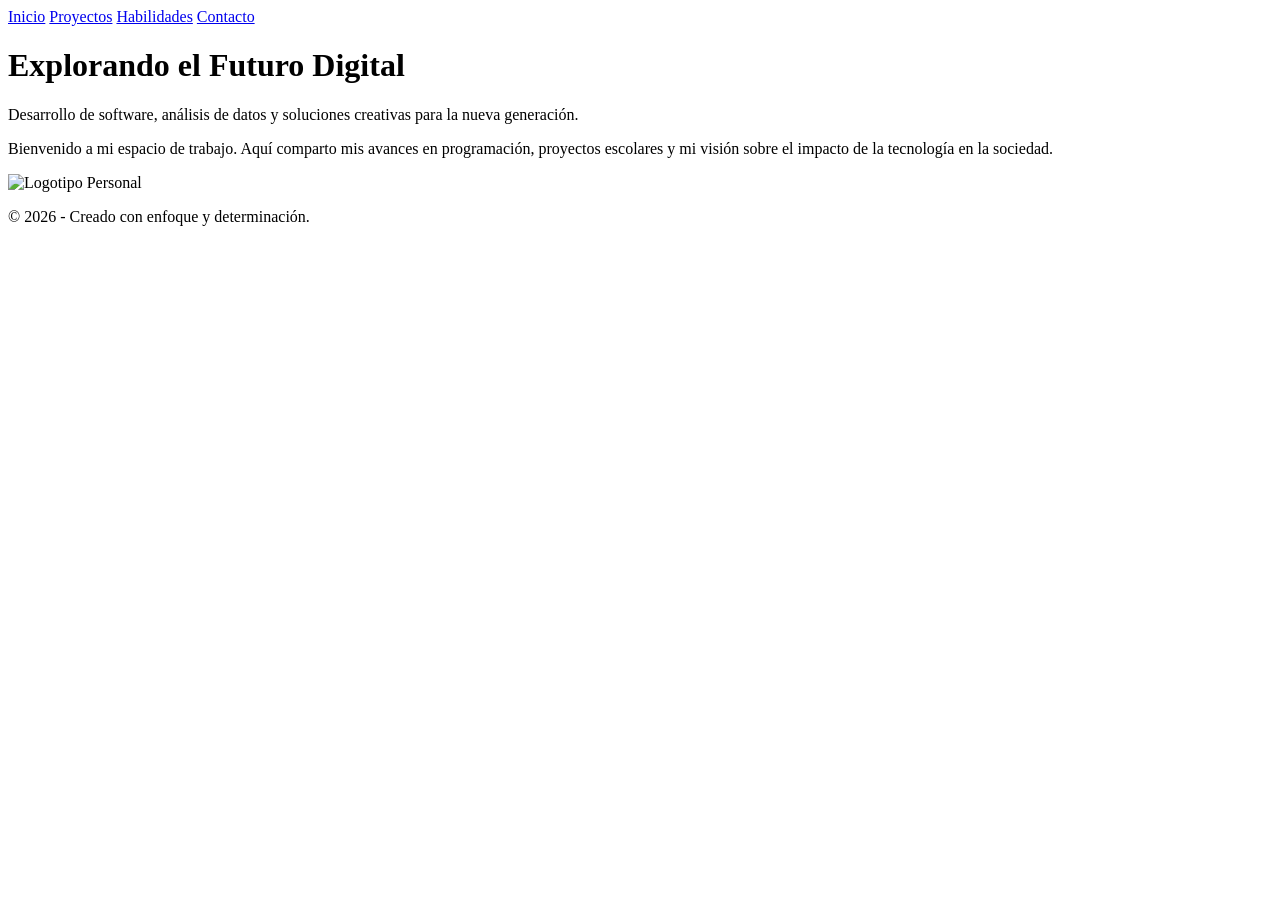
==== index.html @ 3cf50c92 "Rename Index.html to index.html" ====
<!DOCTYPE html>
<html lang="es">
<head>
    <meta charset="UTF-8">
    <meta name="viewport" content="width=device-width, initial-scale=1.0">
    <title>Root Design | Portfolio</title>
    <link rel="stylesheet" href="static/css/style.css">
</head>
<body>
    <nav>
        <a href="index.html">Inicio</a>
        <a href="template/proyectos.html">Proyectos</a>
        <a href="template/habilidades.html">Habilidades</a>
        <a href="template/contacto.html">Contacto</a>
    </nav>

    <header class="hero">
        <h1>Explorando el Futuro Digital</h1>
        <p>Desarrollo de software, análisis de datos y soluciones creativas para la nueva generación.</p>
    </header>

    <main>
        <section class="presentacion">
            <p>Bienvenido a mi espacio de trabajo. Aquí comparto mis avances en programación, 
            proyectos escolares y mi visión sobre el impacto de la tecnología en la sociedad.</p>
            
            <div class="imagen-container">
                <img src="static/css/image/image.png" alt="Logotipo Personal">
            </div>
        </section>
    </main>

    <footer>
        <p>&copy; 2026 - Creado con enfoque y determinación.</p>
    </footer>
</body>
</html>
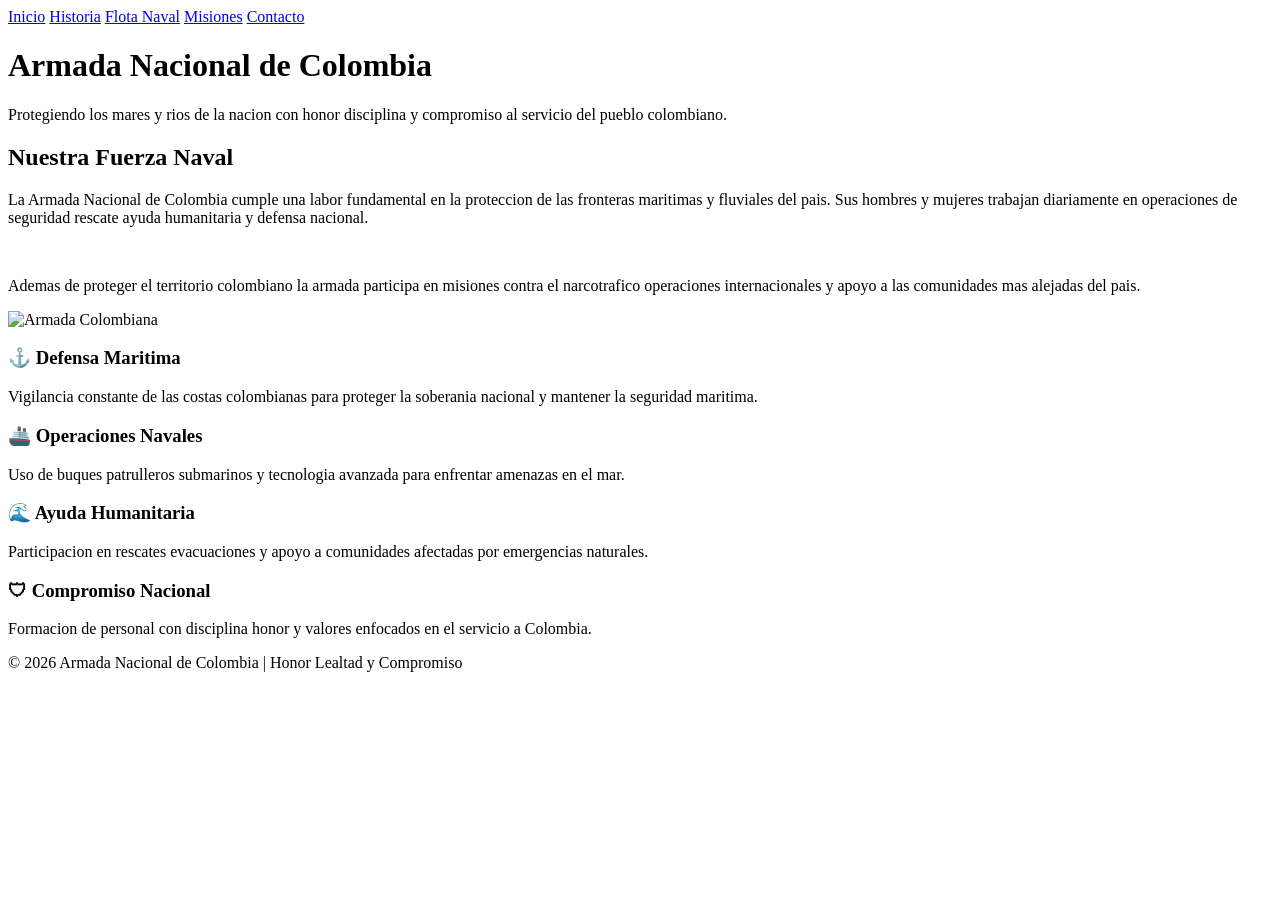
==== commit 53250e4d: "index.html" ====
--- a/index.html
+++ b/index.html
@@ -3,35 +3,106 @@
 <head>
     <meta charset="UTF-8">
     <meta name="viewport" content="width=device-width, initial-scale=1.0">
-    <title>Root Design | Portfolio</title>
+    <title>Armada Nacional de Colombia</title>
+
     <link rel="stylesheet" href="static/css/style.css">
 </head>
+
 <body>
+
     <nav>
         <a href="index.html">Inicio</a>
-        <a href="template/proyectos.html">Proyectos</a>
-        <a href="template/habilidades.html">Habilidades</a>
+        <a href="template/historia.html">Historia</a>
+        <a href="template/flota.html">Flota Naval</a>
+        <a href="template/misiones.html">Misiones</a>
         <a href="template/contacto.html">Contacto</a>
     </nav>
 
     <header class="hero">
-        <h1>Explorando el Futuro Digital</h1>
-        <p>Desarrollo de software, análisis de datos y soluciones creativas para la nueva generación.</p>
+        <h1>Armada Nacional de Colombia</h1>
+
+        <p>
+            Protegiendo los mares y rios de la nacion con honor disciplina 
+            y compromiso al servicio del pueblo colombiano.
+        </p>
     </header>
 
     <main>
+
         <section class="presentacion">
-            <p>Bienvenido a mi espacio de trabajo. Aquí comparto mis avances en programación, 
-            proyectos escolares y mi visión sobre el impacto de la tecnología en la sociedad.</p>
-            
+
+            <div class="texto">
+                <h2>Nuestra Fuerza Naval</h2>
+
+                <p>
+                    La Armada Nacional de Colombia cumple una labor fundamental 
+                    en la proteccion de las fronteras maritimas y fluviales del pais.
+                    Sus hombres y mujeres trabajan diariamente en operaciones de seguridad
+                    rescate ayuda humanitaria y defensa nacional.
+                </p>
+
+                <br>
+
+                <p>
+                    Ademas de proteger el territorio colombiano la armada participa 
+                    en misiones contra el narcotrafico operaciones internacionales 
+                    y apoyo a las comunidades mas alejadas del pais.
+                </p>
+            </div>
+
             <div class="imagen-container">
-                <img src="static/css/image/image.png" alt="Logotipo Personal">
+                <img src="static/css/image/armada.jpg" alt="Armada Colombiana">
             </div>
+
         </section>
+
+        <section class="cards">
+
+            <div class="card">
+                <h3>⚓ Defensa Maritima</h3>
+
+                <p>
+                    Vigilancia constante de las costas colombianas para 
+                    proteger la soberania nacional y mantener la seguridad maritima.
+                </p>
+            </div>
+
+            <div class="card">
+                <h3>🚢 Operaciones Navales</h3>
+
+                <p>
+                    Uso de buques patrulleros submarinos y tecnologia avanzada 
+                    para enfrentar amenazas en el mar.
+                </p>
+            </div>
+
+            <div class="card">
+                <h3>🌊 Ayuda Humanitaria</h3>
+
+                <p>
+                    Participacion en rescates evacuaciones y apoyo a comunidades 
+                    afectadas por emergencias naturales.
+                </p>
+            </div>
+
+            <div class="card">
+                <h3>🛡 Compromiso Nacional</h3>
+
+                <p>
+                    Formacion de personal con disciplina honor y valores 
+                    enfocados en el servicio a Colombia.
+                </p>
+            </div>
+
+        </section>
+
     </main>
 
     <footer>
-        <p>&copy; 2026 - Creado con enfoque y determinación.</p>
+        <p>
+            © 2026 Armada Nacional de Colombia | Honor Lealtad y Compromiso
+        </p>
     </footer>
+
 </body>
 </html>
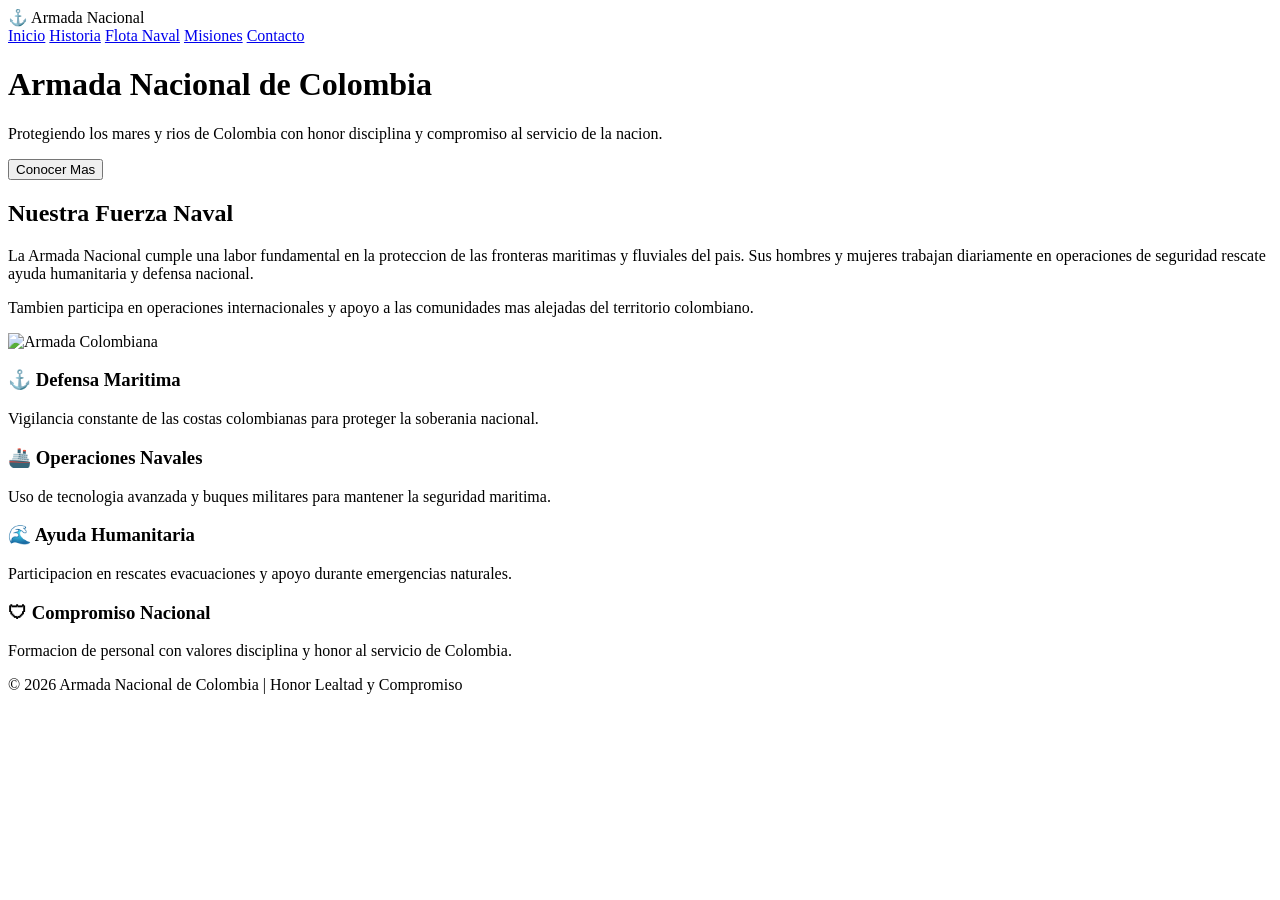
==== commit c8703aa3: "Refactor HTML structure and improve content clarity" ====
--- a/index.html
+++ b/index.html
@@ -1,30 +1,46 @@
 <!DOCTYPE html>
 <html lang="es">
+
 <head>
     <meta charset="UTF-8">
     <meta name="viewport" content="width=device-width, initial-scale=1.0">
+
     <title>Armada Nacional de Colombia</title>
 
-    <link rel="stylesheet" href="static/css/style.css">
+    <link rel="stylesheet" href="style.css">
 </head>
 
 <body>
 
     <nav>
-        <a href="index.html">Inicio</a>
-        <a href="template/historia.html">Historia</a>
-        <a href="template/flota.html">Flota Naval</a>
-        <a href="template/misiones.html">Misiones</a>
-        <a href="template/contacto.html">Contacto</a>
+        <div class="logo">
+            ⚓ Armada Nacional
+        </div>
+
+        <div class="menu">
+            <a href="#">Inicio</a>
+            <a href="#">Historia</a>
+            <a href="#">Flota Naval</a>
+            <a href="#">Misiones</a>
+            <a href="#">Contacto</a>
+        </div>
     </nav>
 
     <header class="hero">
-        <h1>Armada Nacional de Colombia</h1>
 
-        <p>
-            Protegiendo los mares y rios de la nacion con honor disciplina 
-            y compromiso al servicio del pueblo colombiano.
-        </p>
+        <div class="overlay">
+
+            <h1>Armada Nacional de Colombia</h1>
+
+            <p>
+                Protegiendo los mares y rios de Colombia con honor disciplina
+                y compromiso al servicio de la nacion.
+            </p>
+
+            <button>Conocer Mas</button>
+
+        </div>
+
     </header>
 
     <main>
@@ -32,26 +48,26 @@
         <section class="presentacion">
 
             <div class="texto">
+
                 <h2>Nuestra Fuerza Naval</h2>
 
                 <p>
-                    La Armada Nacional de Colombia cumple una labor fundamental 
-                    en la proteccion de las fronteras maritimas y fluviales del pais.
-                    Sus hombres y mujeres trabajan diariamente en operaciones de seguridad
-                    rescate ayuda humanitaria y defensa nacional.
+                    La Armada Nacional cumple una labor fundamental en la
+                    proteccion de las fronteras maritimas y fluviales del pais.
+                    Sus hombres y mujeres trabajan diariamente en operaciones
+                    de seguridad rescate ayuda humanitaria y defensa nacional.
                 </p>
 
-                <br>
+                <p>
+                    Tambien participa en operaciones internacionales y apoyo
+                    a las comunidades mas alejadas del territorio colombiano.
+                </p>
 
-                <p>
-                    Ademas de proteger el territorio colombiano la armada participa 
-                    en misiones contra el narcotrafico operaciones internacionales 
-                    y apoyo a las comunidades mas alejadas del pais.
-                </p>
             </div>
 
-            <div class="imagen-container">
-                <img src="static/css/image/armada.jpg" alt="Armada Colombiana">
+            <div class="imagen">
+                <img src="https://upload.wikimedia.org/wikipedia/commons/6/6b/Colombian_frigate_Almirante_Padilla_%28FM-51%29_in_June_2014.JPG"
+                    alt="Armada Colombiana">
             </div>
 
         </section>
@@ -60,37 +76,33 @@
 
             <div class="card">
                 <h3>⚓ Defensa Maritima</h3>
-
                 <p>
-                    Vigilancia constante de las costas colombianas para 
-                    proteger la soberania nacional y mantener la seguridad maritima.
+                    Vigilancia constante de las costas colombianas para proteger
+                    la soberania nacional.
                 </p>
             </div>
 
             <div class="card">
                 <h3>🚢 Operaciones Navales</h3>
-
                 <p>
-                    Uso de buques patrulleros submarinos y tecnologia avanzada 
-                    para enfrentar amenazas en el mar.
+                    Uso de tecnologia avanzada y buques militares para mantener
+                    la seguridad maritima.
                 </p>
             </div>
 
             <div class="card">
                 <h3>🌊 Ayuda Humanitaria</h3>
-
                 <p>
-                    Participacion en rescates evacuaciones y apoyo a comunidades 
-                    afectadas por emergencias naturales.
+                    Participacion en rescates evacuaciones y apoyo durante
+                    emergencias naturales.
                 </p>
             </div>
 
             <div class="card">
                 <h3>🛡 Compromiso Nacional</h3>
-
                 <p>
-                    Formacion de personal con disciplina honor y valores 
-                    enfocados en el servicio a Colombia.
+                    Formacion de personal con valores disciplina y honor
+                    al servicio de Colombia.
                 </p>
             </div>
 
@@ -99,10 +111,13 @@
     </main>
 
     <footer>
+
         <p>
             © 2026 Armada Nacional de Colombia | Honor Lealtad y Compromiso
         </p>
+
     </footer>
 
 </body>
+
 </html>
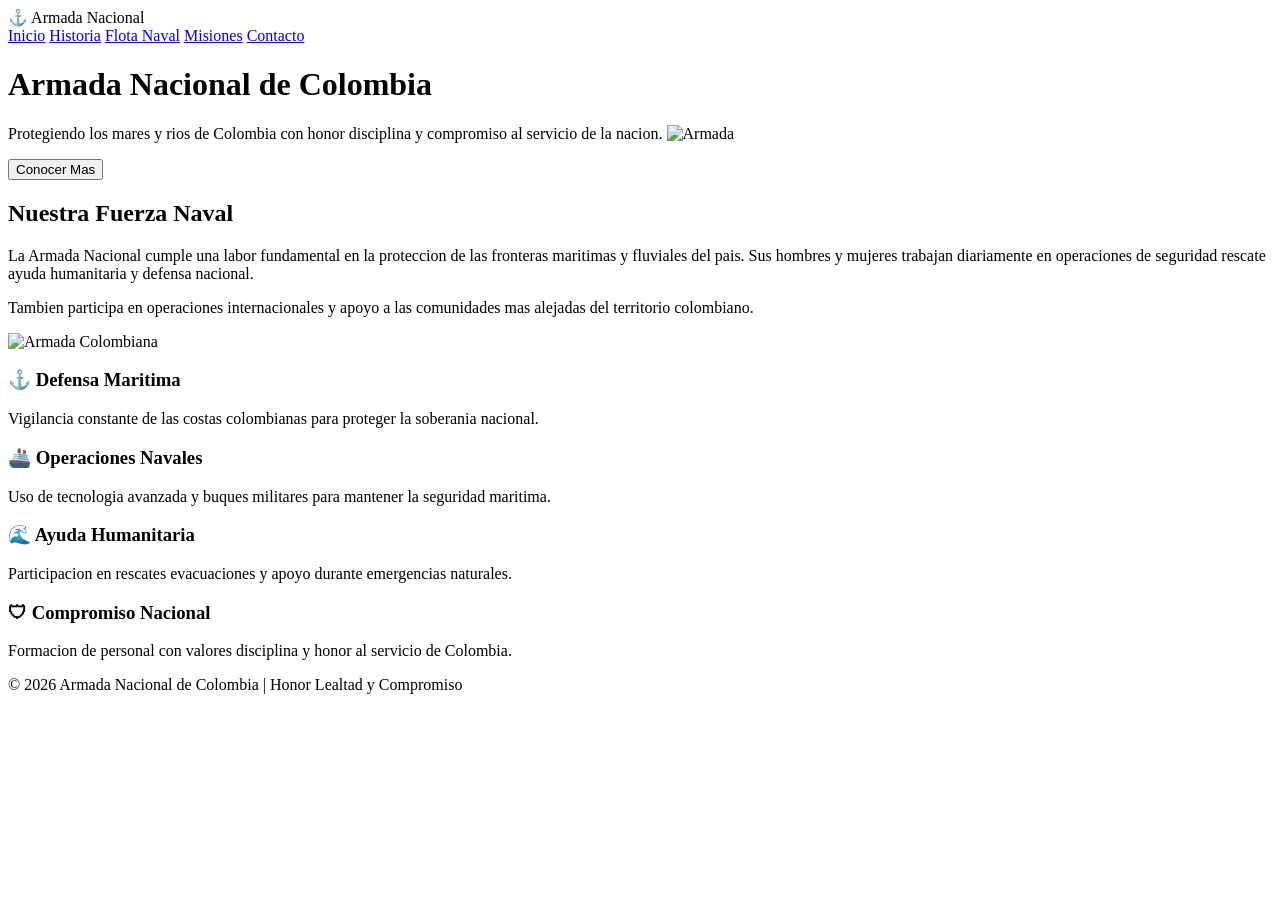
==== commit f6af4e6b: "Add static CSS and image references to index.html" ====
--- a/index.html
+++ b/index.html
@@ -8,6 +8,7 @@
     <title>Armada Nacional de Colombia</title>
 
     <link rel="stylesheet" href="style.css">
+    <link rel="stylesheet" href="static/css/style.css">
 </head>
 
 <body>
@@ -35,6 +36,7 @@
             <p>
                 Protegiendo los mares y rios de Colombia con honor disciplina
                 y compromiso al servicio de la nacion.
+                <img src="static/imagen/barco.jpg" alt="Armada">
             </p>
 
             <button>Conocer Mas</button>
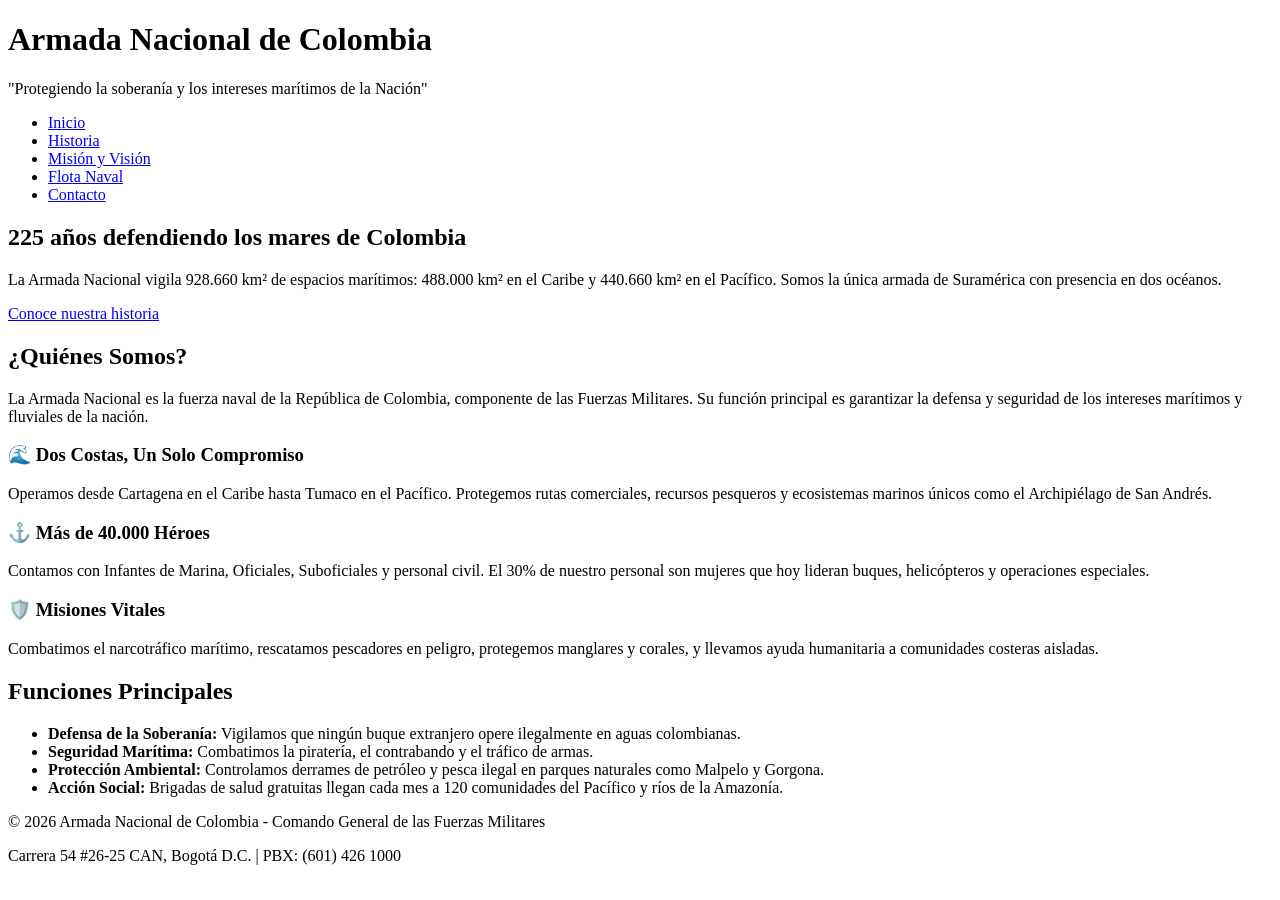
==== commit 9be27306: "Update index.html with new content and structure" ====
--- a/index.html
+++ b/index.html
@@ -1,125 +1,67 @@
 <!DOCTYPE html>
 <html lang="es">
-
 <head>
     <meta charset="UTF-8">
     <meta name="viewport" content="width=device-width, initial-scale=1.0">
-
-    <title>Armada Nacional de Colombia</title>
-
-    <link rel="stylesheet" href="style.css">
-    <link rel="stylesheet" href="static/css/style.css">
+    <title>Armada Nacional de Colombia - Inicio</title>
+    <link rel="stylesheet" href="../Static/style.css">
 </head>
-
 <body>
-
-    <nav>
-        <div class="logo">
-            ⚓ Armada Nacional
-        </div>
-
-        <div class="menu">
-            <a href="#">Inicio</a>
-            <a href="#">Historia</a>
-            <a href="#">Flota Naval</a>
-            <a href="#">Misiones</a>
-            <a href="#">Contacto</a>
-        </div>
-    </nav>
-
-    <header class="hero">
-
-        <div class="overlay">
-
-            <h1>Armada Nacional de Colombia</h1>
-
-            <p>
-                Protegiendo los mares y rios de Colombia con honor disciplina
-                y compromiso al servicio de la nacion.
-                <img src="static/imagen/barco.jpg" alt="Armada">
-            </p>
-
-            <button>Conocer Mas</button>
-
-        </div>
-
+    <header>
+        <h1>Armada Nacional de Colombia</h1>
+        <p class="lema">"Protegiendo la soberanía y los intereses marítimos de la Nación"</p>
+        <nav>
+            <ul>
+                <li><a href="index.html" class="activo">Inicio</a></li>
+                <li><a href="historia.html">Historia</a></li>
+                <li><a href="misiones.html">Misión y Visión</a></li>
+                <li><a href="flota.html">Flota Naval</a></li>
+                <li><a href="contacto.html">Contacto</a></li>
+            </ul>
+        </nav>
     </header>
 
     <main>
-
-        <section class="presentacion">
-
-            <div class="texto">
-
-                <h2>Nuestra Fuerza Naval</h2>
-
-                <p>
-                    La Armada Nacional cumple una labor fundamental en la
-                    proteccion de las fronteras maritimas y fluviales del pais.
-                    Sus hombres y mujeres trabajan diariamente en operaciones
-                    de seguridad rescate ayuda humanitaria y defensa nacional.
-                </p>
-
-                <p>
-                    Tambien participa en operaciones internacionales y apoyo
-                    a las comunidades mas alejadas del territorio colombiano.
-                </p>
-
-            </div>
-
-            <div class="imagen">
-                <img src="https://upload.wikimedia.org/wikipedia/commons/6/6b/Colombian_frigate_Almirante_Padilla_%28FM-51%29_in_June_2014.JPG"
-                    alt="Armada Colombiana">
-            </div>
-
+        <section class="banner">
+            <h2>225 años defendiendo los mares de Colombia</h2>
+            <p>La Armada Nacional vigila 928.660 km² de espacios marítimos: 488.000 km² en el Caribe y 440.660 km² en el Pacífico. Somos la única armada de Suramérica con presencia en dos océanos.</p>
+            <a href="historia.html" class="btn">Conoce nuestra historia</a>
         </section>
 
-        <section class="cards">
-
-            <div class="card">
-                <h3>⚓ Defensa Maritima</h3>
-                <p>
-                    Vigilancia constante de las costas colombianas para proteger
-                    la soberania nacional.
-                </p>
+        <section class="datos">
+            <h2>¿Quiénes Somos?</h2>
+            <p>La Armada Nacional es la fuerza naval de la República de Colombia, componente de las Fuerzas Militares. Su función principal es garantizar la defensa y seguridad de los intereses marítimos y fluviales de la nación.</p>
+            
+            <div class="cards">
+                <div class="card">
+                    <h3>🌊 Dos Costas, Un Solo Compromiso</h3>
+                    <p>Operamos desde Cartagena en el Caribe hasta Tumaco en el Pacífico. Protegemos rutas comerciales, recursos pesqueros y ecosistemas marinos únicos como el Archipiélago de San Andrés.</p>
+                </div>
+                <div class="card">
+                    <h3>⚓ Más de 40.000 Héroes</h3>
+                    <p>Contamos con Infantes de Marina, Oficiales, Suboficiales y personal civil. El 30% de nuestro personal son mujeres que hoy lideran buques, helicópteros y operaciones especiales.</p>
+                </div>
+                <div class="card">
+                    <h3>🛡️ Misiones Vitales</h3>
+                    <p>Combatimos el narcotráfico marítimo, rescatamos pescadores en peligro, protegemos manglares y corales, y llevamos ayuda humanitaria a comunidades costeras aisladas.</p>
+                </div>
             </div>
-
-            <div class="card">
-                <h3>🚢 Operaciones Navales</h3>
-                <p>
-                    Uso de tecnologia avanzada y buques militares para mantener
-                    la seguridad maritima.
-                </p>
-            </div>
-
-            <div class="card">
-                <h3>🌊 Ayuda Humanitaria</h3>
-                <p>
-                    Participacion en rescates evacuaciones y apoyo durante
-                    emergencias naturales.
-                </p>
-            </div>
-
-            <div class="card">
-                <h3>🛡 Compromiso Nacional</h3>
-                <p>
-                    Formacion de personal con valores disciplina y honor
-                    al servicio de Colombia.
-                </p>
-            </div>
-
         </section>
 
+        <section class="noticias">
+            <h2>Funciones Principales</h2>
+            <ul>
+                <li><strong>Defensa de la Soberanía:</strong> Vigilamos que ningún buque extranjero opere ilegalmente en aguas colombianas.</li>
+                <li><strong>Seguridad Marítima:</strong> Combatimos la piratería, el contrabando y el tráfico de armas.</li>
+                <li><strong>Protección Ambiental:</strong> Controlamos derrames de petróleo y pesca ilegal en parques naturales como Malpelo y Gorgona.</li>
+                <li><strong>Acción Social:</strong> Brigadas de salud gratuitas llegan cada mes a 120 comunidades del Pacífico y ríos de la Amazonía.</li>
+            </ul>
+        </section>
     </main>
 
     <footer>
-
-        <p>
-            © 2026 Armada Nacional de Colombia | Honor Lealtad y Compromiso
-        </p>
-
+        <p>© 2026 Armada Nacional de Colombia - Comando General de las Fuerzas Militares</p>
+        <p>Carrera 54 #26-25 CAN, Bogotá D.C. | PBX: (601) 426 1000</p>
     </footer>
-
 </body>
-
 </html>
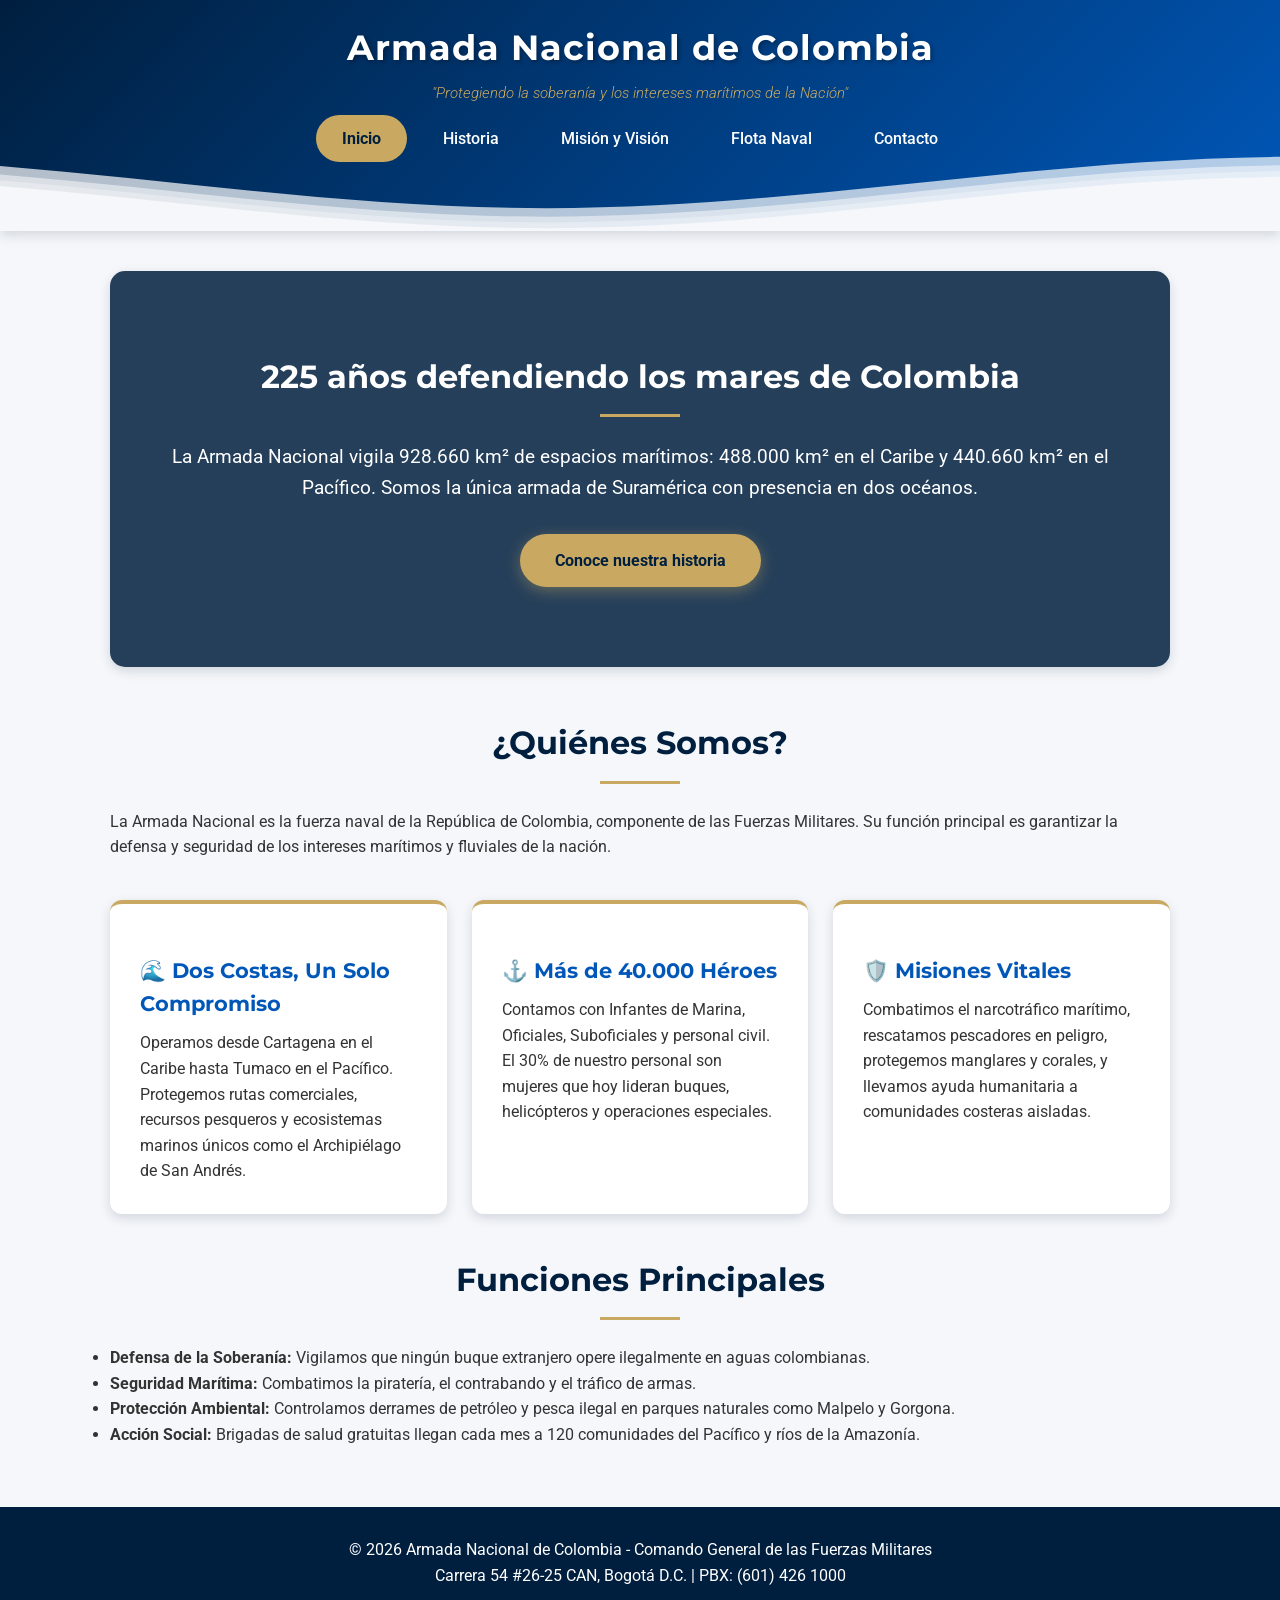
==== commit e671c4f5: "Add animated waves and update main content sections" ====
--- a/index.html
+++ b/index.html
@@ -7,9 +7,13 @@
     <link rel="stylesheet" href="../Static/style.css">
 </head>
 <body>
+
+    <!-- ===== HEADER ===== -->
     <header>
         <h1>Armada Nacional de Colombia</h1>
         <p class="lema">"Protegiendo la soberanía y los intereses marítimos de la Nación"</p>
+        
+        <!-- Menú de navegación -->
         <nav>
             <ul>
                 <li><a href="index.html" class="activo">Inicio</a></li>
@@ -19,28 +23,48 @@
                 <li><a href="contacto.html">Contacto</a></li>
             </ul>
         </nav>
+
+        <!-- Olas animadas - Van aquí, al final del header -->
+        <svg class="waves" xmlns="http://www.w3.org/2000/svg" xmlns:xlink="http://www.w3.org/1999/xlink" viewBox="0 24 150 28" preserveAspectRatio="none">
+            <defs>
+                <path id="gentle-wave" d="M-160 44c30 0 58-18 88-18s 58 18 88 18 58-18 88-18 58 18 88 18 v44h-352z" />
+            </defs>
+            <g class="parallax">
+                <use xlink:href="#gentle-wave" x="48" y="0" fill="rgba(255,255,255,0.7)" />
+                <use xlink:href="#gentle-wave" x="48" y="3" fill="rgba(255,255,255,0.5)" />
+                <use xlink:href="#gentle-wave" x="48" y="5" fill="rgba(255,255,255,0.3)" />
+                <use xlink:href="#gentle-wave" x="48" y="7" fill="#F5F7FA" />
+            </g>
+        </svg>
     </header>
 
+    <!-- ===== CONTENIDO PRINCIPAL ===== -->
     <main>
+        
+        <!-- Banner principal -->
         <section class="banner">
             <h2>225 años defendiendo los mares de Colombia</h2>
             <p>La Armada Nacional vigila 928.660 km² de espacios marítimos: 488.000 km² en el Caribe y 440.660 km² en el Pacífico. Somos la única armada de Suramérica con presencia en dos océanos.</p>
             <a href="historia.html" class="btn">Conoce nuestra historia</a>
         </section>
 
+        <!-- Sección ¿Quiénes Somos? -->
         <section class="datos">
             <h2>¿Quiénes Somos?</h2>
             <p>La Armada Nacional es la fuerza naval de la República de Colombia, componente de las Fuerzas Militares. Su función principal es garantizar la defensa y seguridad de los intereses marítimos y fluviales de la nación.</p>
             
+            <!-- Tarjetas informativas -->
             <div class="cards">
                 <div class="card">
                     <h3>🌊 Dos Costas, Un Solo Compromiso</h3>
                     <p>Operamos desde Cartagena en el Caribe hasta Tumaco en el Pacífico. Protegemos rutas comerciales, recursos pesqueros y ecosistemas marinos únicos como el Archipiélago de San Andrés.</p>
                 </div>
+                
                 <div class="card">
                     <h3>⚓ Más de 40.000 Héroes</h3>
                     <p>Contamos con Infantes de Marina, Oficiales, Suboficiales y personal civil. El 30% de nuestro personal son mujeres que hoy lideran buques, helicópteros y operaciones especiales.</p>
                 </div>
+                
                 <div class="card">
                     <h3>🛡️ Misiones Vitales</h3>
                     <p>Combatimos el narcotráfico marítimo, rescatamos pescadores en peligro, protegemos manglares y corales, y llevamos ayuda humanitaria a comunidades costeras aisladas.</p>
@@ -48,6 +72,7 @@
             </div>
         </section>
 
+        <!-- Funciones principales -->
         <section class="noticias">
             <h2>Funciones Principales</h2>
             <ul>
@@ -57,11 +82,14 @@
                 <li><strong>Acción Social:</strong> Brigadas de salud gratuitas llegan cada mes a 120 comunidades del Pacífico y ríos de la Amazonía.</li>
             </ul>
         </section>
+
     </main>
 
+    <!-- ===== FOOTER ===== -->
     <footer>
         <p>© 2026 Armada Nacional de Colombia - Comando General de las Fuerzas Militares</p>
         <p>Carrera 54 #26-25 CAN, Bogotá D.C. | PBX: (601) 426 1000</p>
     </footer>
+
 </body>
 </html>
--- a/Static/style.css
+++ b/Static/style.css
@@ -0,0 +1,311 @@
+/* ===== ARMADA NACIONAL - ESTILO INSTITUCIONAL CON OLAS ===== */
+@import url('https://fonts.googleapis.com/css2?family=Montserrat:wght@400;600;700&family=Roboto:wght@300;400;500&display=swap');
+
+:root {
+    --azul-marino: #001F3F;
+    --azul-claro: #0057B8;
+    --dorado: #C9A961;
+    --gris-claro: #F5F7FA;
+    --gris-texto: #333;
+    --blanco: #FFFFFF;
+    --sombra: 0 4px 12px rgba(0, 31, 63, 0.15);
+}
+
+* {
+    margin: 0;
+    padding: 0;
+    box-sizing: border-box;
+}
+
+body {
+    font-family: 'Roboto', sans-serif;
+    color: var(--gris-texto);
+    background-color: var(--gris-claro);
+    line-height: 1.6;
+    overflow-x: hidden;
+}
+
+/* ===== HEADER CON OLAS ANIMADAS ===== */
+header {
+    background: linear-gradient(135deg, var(--azul-marino) 0%, var(--azul-claro) 100%);
+    color: var(--blanco);
+    padding: 20px 0 80px;
+    position: relative;
+    box-shadow: var(--sombra);
+    overflow: hidden;
+}
+
+header h1 {
+    font-family: 'Montserrat', sans-serif;
+    font-size: 2.2rem;
+    font-weight: 700;
+    text-align: center;
+    letter-spacing: 1px;
+    text-shadow: 2px 2px 4px rgba(0,0,0,0.3);
+    position: relative;
+    z-index: 2;
+}
+
+.lema {
+    text-align: center;
+    font-style: italic;
+    font-size: 0.95rem;
+    margin-top: 5px;
+    color: var(--dorado);
+    font-weight: 300;
+    position: relative;
+    z-index: 2;
+}
+
+/* Olas SVG animadas */
+.waves {
+    position: absolute;
+    bottom: 0;
+    left: 0;
+    width: 100%;
+    height: 80px;
+    z-index: 1;
+}
+
+.parallax > use {
+    animation: move-forever 25s cubic-bezier(.55,.5,.45,.5) infinite;
+}
+
+.parallax > use:nth-child(1) {
+    animation-delay: -2s;
+    animation-duration: 7s;
+}
+
+.parallax > use:nth-child(2) {
+    animation-delay: -3s;
+    animation-duration: 10s;
+}
+
+.parallax > use:nth-child(3) {
+    animation-delay: -4s;
+    animation-duration: 13s;
+}
+
+.parallax > use:nth-child(4) {
+    animation-delay: -5s;
+    animation-duration: 20s;
+}
+
+@keyframes move-forever {
+    0% { transform: translate3d(-90px,0,0); }
+    100% { transform: translate3d(85px,0,0); }
+}
+
+nav ul {
+    display: flex;
+    justify-content: center;
+    list-style: none;
+    margin-top: 20px;
+    flex-wrap: wrap;
+    gap: 10px;
+    position: relative;
+    z-index: 2;
+}
+
+nav ul li a {
+    color: var(--blanco);
+    text-decoration: none;
+    padding: 12px 24px;
+    border-radius: 25px;
+    font-weight: 500;
+    transition: all 0.3s ease;
+    border: 2px solid transparent;
+    backdrop-filter: blur(5px);
+}
+
+nav ul li a:hover {
+    background-color: rgba(255, 255, 255, 0.15);
+    border-color: var(--dorado);
+    transform: translateY(-2px);
+}
+
+nav ul li a.activo {
+    background-color: var(--dorado);
+    color: var(--azul-marino);
+    font-weight: 700;
+}
+
+/* ===== CONTENIDO PRINCIPAL ===== */
+main {
+    max-width: 1100px;
+    margin: 40px auto;
+    padding: 0 20px;
+}
+
+h2 {
+    font-family: 'Montserrat', sans-serif;
+    color: var(--azul-marino);
+    font-size: 2rem;
+    margin-bottom: 25px;
+    text-align: center;
+    position: relative;
+    padding-bottom: 15px;
+}
+
+h2::after {
+    content: '';
+    position: absolute;
+    bottom: 0;
+    left: 50%;
+    transform: translateX(-50%);
+    width: 80px;
+    height: 3px;
+    background: var(--dorado);
+}
+
+h3 {
+    font-family: 'Montserrat', sans-serif;
+    color: var(--azul-claro);
+    margin: 20px 0 10px;
+    font-size: 1.3rem;
+}
+
+/* ===== BANNER ===== */
+.banner {
+    background: linear-gradient(rgba(0, 31, 63, 0.85), rgba(0, 31, 63, 0.85)), 
+                url('images/banner-mar.jpg') center/cover;
+    color: var(--blanco);
+    padding: 80px 40px;
+    border-radius: 15px;
+    text-align: center;
+    margin-bottom: 50px;
+    box-shadow: var(--sombra);
+}
+
+.banner h2 {
+    color: var(--blanco);
+}
+
+.banner h2::after {
+    background: var(--dorado);
+}
+
+.banner p {
+    font-size: 1.2rem;
+    margin: 20px 0 30px;
+}
+
+.btn {
+    display: inline-block;
+    background: var(--dorado);
+    color: var(--azul-marino);
+    padding: 14px 35px;
+    border-radius: 30px;
+    text-decoration: none;
+    font-weight: 700;
+    transition: all 0.3s ease;
+    box-shadow: 0 4px 15px rgba(201, 169, 97, 0.4);
+}
+
+.btn:hover {
+    transform: translateY(-3px) scale(1.05);
+    box-shadow: 0 6px 20px rgba(201, 169, 97, 0.6);
+}
+
+/* ===== CARDS ===== */
+.cards, .galeria-flota {
+    display: grid;
+    grid-template-columns: repeat(auto-fit, minmax(280px, 1fr));
+    gap: 25px;
+    margin: 40px 0;
+}
+
+.card, .vehiculo {
+    background: var(--blanco);
+    padding: 30px;
+    border-radius: 12px;
+    box-shadow: var(--sombra);
+    transition: all 0.4s ease;
+    border-top: 4px solid var(--dorado);
+    position: relative;
+    overflow: hidden;
+}
+
+.card::before, .vehiculo::before {
+    content: '';
+    position: absolute;
+    top: 0;
+    left: -100%;
+    width: 100%;
+    height: 100%;
+    background: linear-gradient(90deg, transparent, rgba(201, 169, 97, 0.2), transparent);
+    transition: left 0.5s;
+}
+
+.card:hover::before, .vehiculo:hover::before {
+    left: 100%;
+}
+
+.card:hover, .vehiculo:hover {
+    transform: translateY(-10px);
+    box-shadow: 0 12px 30px rgba(0, 31, 63, 0.25);
+}
+
+/* ===== GALERÍA FLOTA ===== */
+.vehiculo img {
+    width: 100%;
+    height: 220px;
+    object-fit: cover;
+    border-radius: 8px;
+    margin-bottom: 15px;
+    transition: transform 0.4s ease;
+}
+
+.vehiculo:hover img {
+    transform: scale(1.05);
+}
+
+/* ===== FORMULARIO ===== */
+.form-contacto button {
+    background: linear-gradient(135deg, var(--azul-marino), var(--azul-claro));
+    color: var(--blanco);
+    border: none;
+    padding: 15px 40px;
+    border-radius: 30px;
+    font-size: 1.1rem;
+    font-weight: 700;
+    margin-top: 20px;
+    cursor: pointer;
+    transition: all 0.3s ease;
+    width: 100%;
+    position: relative;
+    overflow: hidden;
+}
+
+.form-contacto button::after {
+    content: '';
+    position: absolute;
+    top: 50%;
+    left: 50%;
+    width: 0;
+    height: 0;
+    border-radius: 50%;
+    background: rgba(255, 255, 255, 0.3);
+    transform: translate(-50%, -50%);
+    transition: width 0.6s, height 0.6s;
+}
+
+.form-contacto button:hover::after {
+    width: 300px;
+    height: 300px;
+}
+
+footer {
+    background: var(--azul-marino);
+    color: var(--blanco);
+    text-align: center;
+    padding: 30px 20px;
+    margin-top: 60px;
+}
+
+@media (max-width: 768px) {
+    header h1 { font-size: 1.6rem; }
+    nav ul { flex-direction: column; align-items: center; }
+    .banner { padding: 50px 20px; }
+    .contacto-grid { grid-template-columns: 1fr; }
+  }
